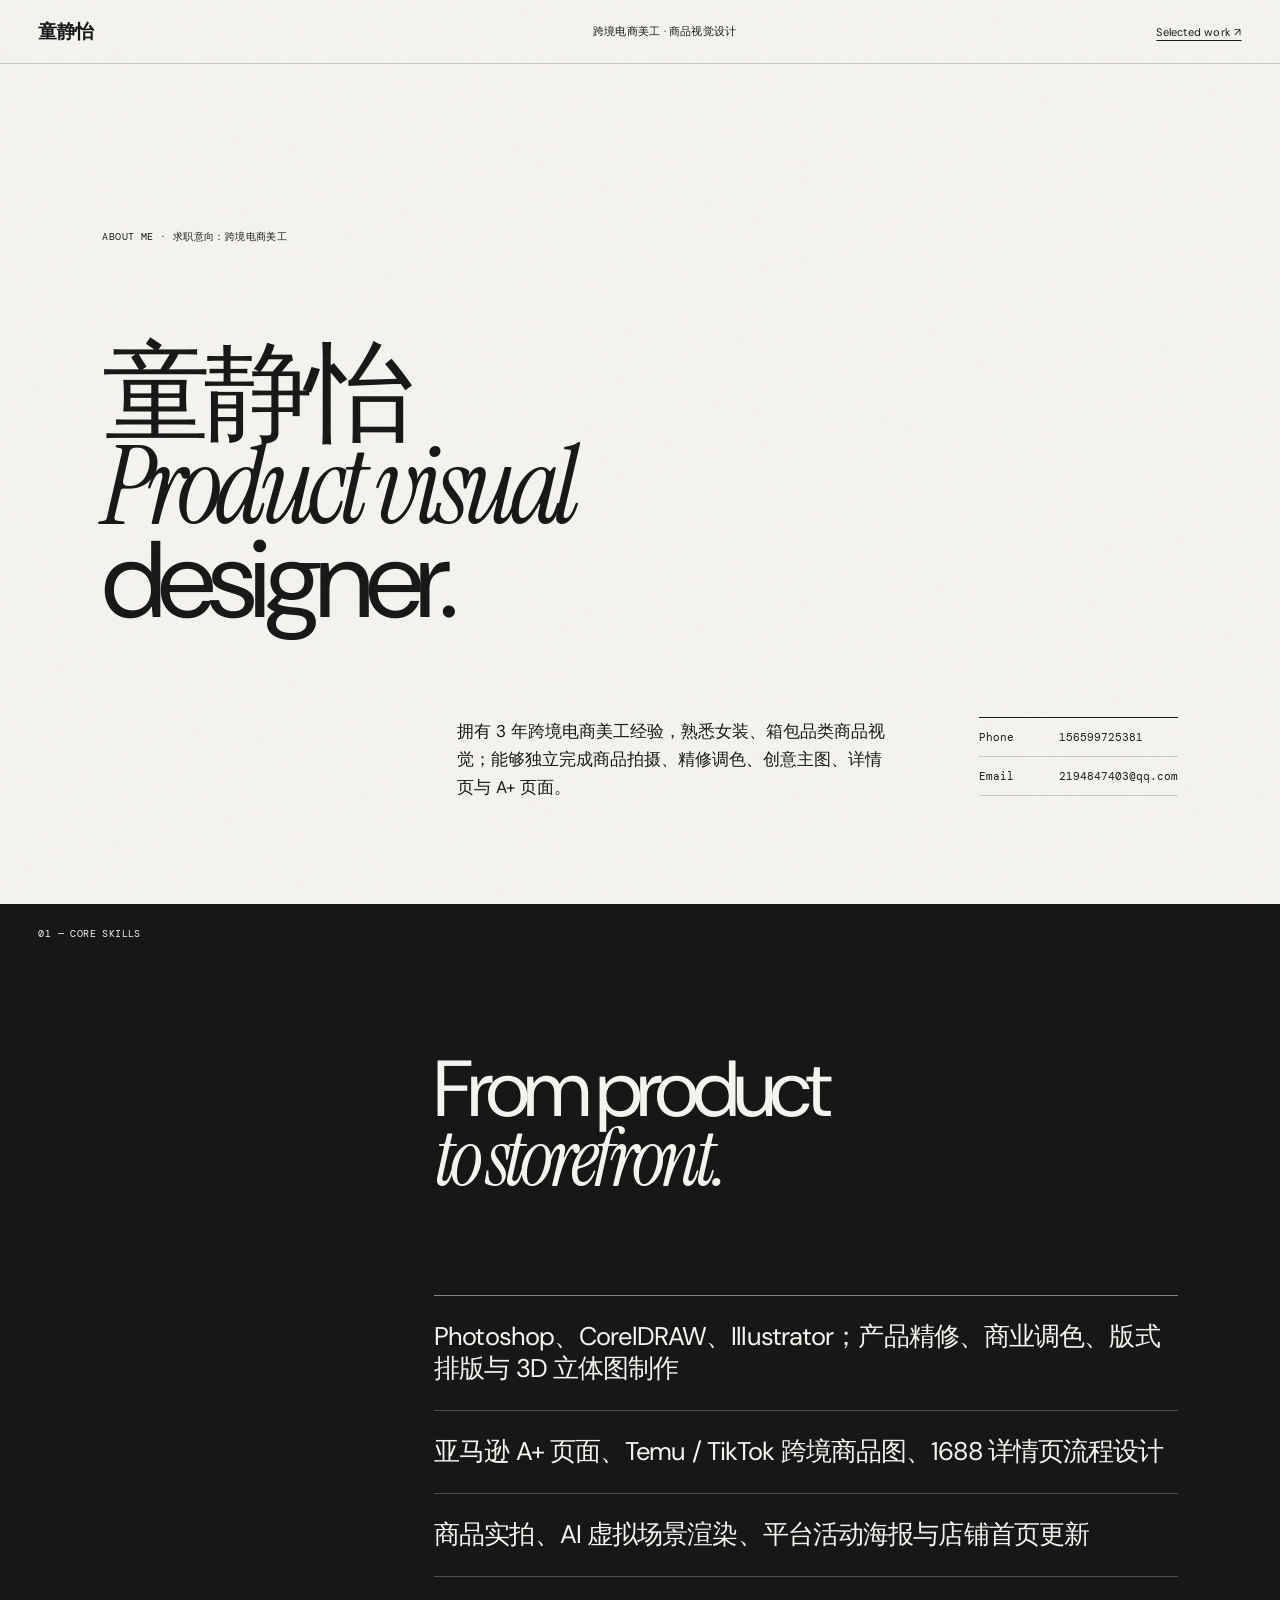
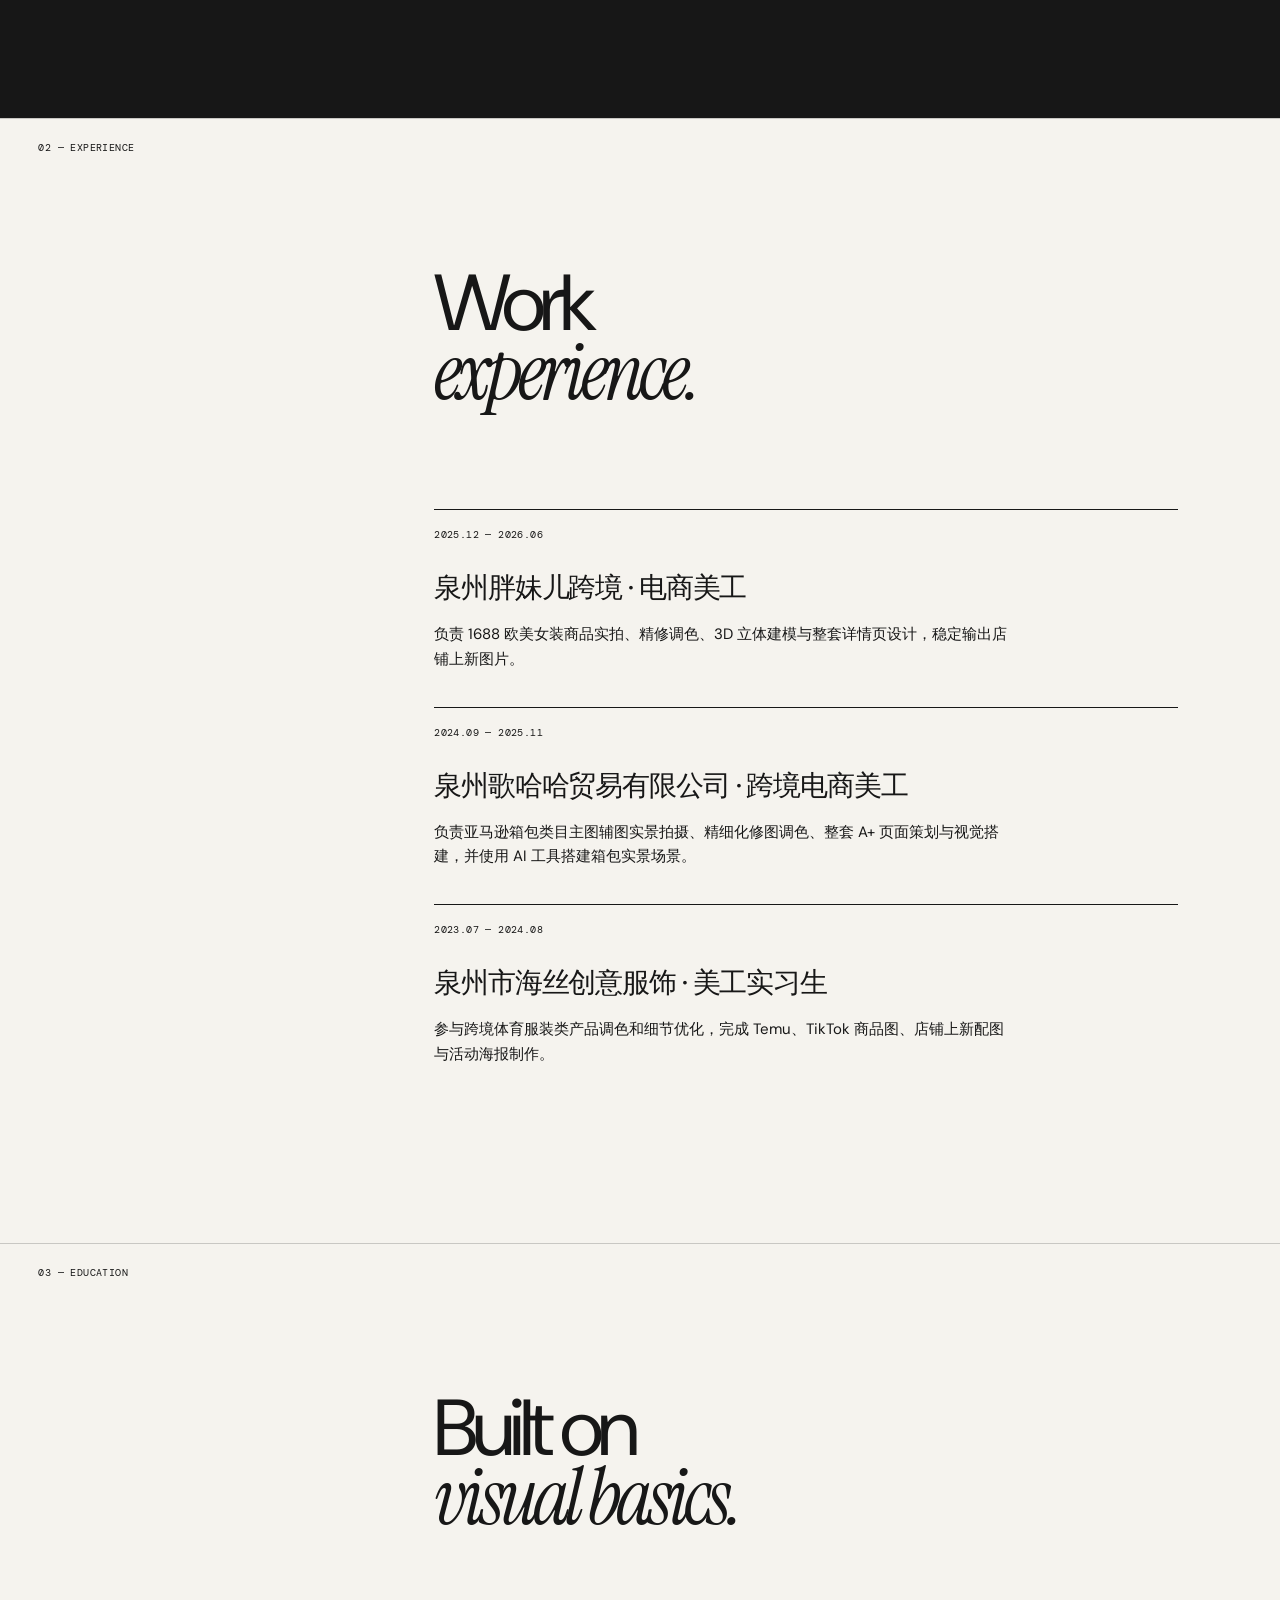
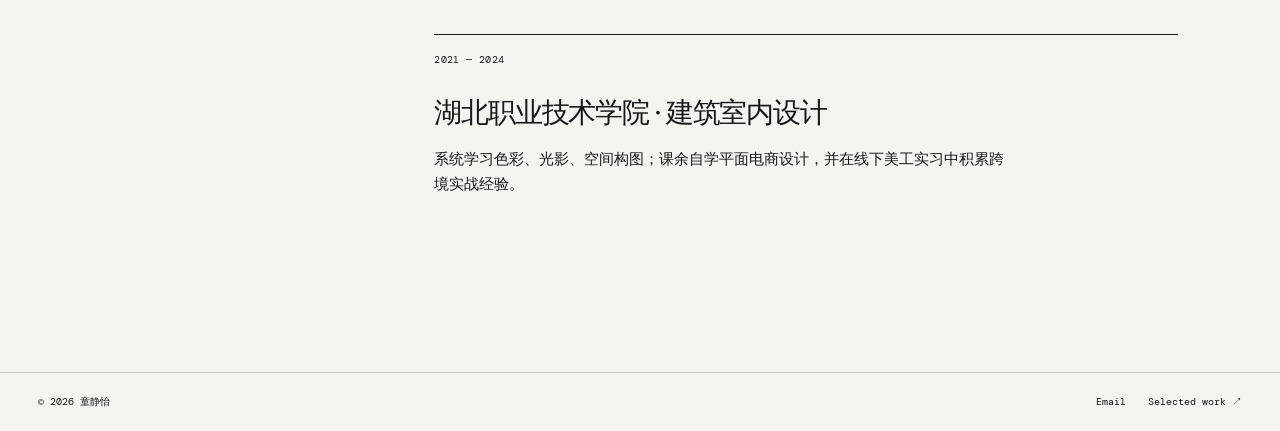
==== about.html @ f2edcba0 "Add resume and about page" ====
<!doctype html>
<html lang="zh-CN">
  <head>
    <meta charset="UTF-8" />
    <meta name="viewport" content="width=device-width, initial-scale=1" />
    <meta name="description" content="童静怡，跨境电商美工。" />
    <title>About 童静怡 — 跨境电商美工</title>
    <link rel="preconnect" href="https://fonts.googleapis.com" />
    <link rel="preconnect" href="https://fonts.gstatic.com" crossorigin />
    <link
      href="https://fonts.googleapis.com/css2?family=DM+Mono&family=DM+Sans:opsz,wght@9..40,400;9..40,500;9..40,700&family=Instrument+Serif:ital@0;1&display=swap"
      rel="stylesheet"
    />
    <link rel="stylesheet" href="style.css" />
  </head>
  <body>
    <div class="noise" aria-hidden="true"></div>

    <header class="site-header">
      <a class="wordmark" href="index.html" aria-label="回到作品集首页">童静怡</a>
      <p class="role">跨境电商美工 · 商品视觉设计</p>
      <a class="header-link" href="index.html">Selected work ↗</a>
    </header>

    <main>
      <section class="about-hero" aria-labelledby="about-title">
        <p class="eyebrow">About me · 求职意向：跨境电商美工</p>
        <h1 id="about-title">童静怡<br /><em>Product visual</em><br />designer.</h1>
        <div class="about-intro">
          <p>
            拥有 3 年跨境电商美工经验，熟悉女装、箱包品类商品视觉；能够独立完成商品拍摄、精修调色、创意主图、详情页与 A+ 页面。
          </p>
          <dl class="contact-list">
            <div><dt>Phone</dt><dd><a href="tel:156599725381">156599725381</a></dd></div>
            <div><dt>Email</dt><dd><a href="mailto:2194847403@qq.com">2194847403@qq.com</a></dd></div>
          </dl>
        </div>
      </section>

      <section class="resume-section skills" aria-labelledby="skills-title">
        <p class="eyebrow">01 — Core skills</p>
        <div>
          <h2 id="skills-title">From product<br /><em>to storefront.</em></h2>
          <ul class="skill-list">
            <li>Photoshop、CorelDRAW、Illustrator；产品精修、商业调色、版式排版与 3D 立体图制作</li>
            <li>亚马逊 A+ 页面、Temu / TikTok 跨境商品图、1688 详情页流程设计</li>
            <li>商品实拍、AI 虚拟场景渲染、平台活动海报与店铺首页更新</li>
          </ul>
        </div>
      </section>

      <section class="resume-section experience" aria-labelledby="experience-title">
        <p class="eyebrow">02 — Experience</p>
        <div>
          <h2 id="experience-title">Work<br /><em>experience.</em></h2>
          <ol class="timeline">
            <li>
              <p class="timeline-date">2025.12 — 2026.06</p>
              <h3>泉州胖妹儿跨境 · 电商美工</h3>
              <p>负责 1688 欧美女装商品实拍、精修调色、3D 立体建模与整套详情页设计，稳定输出店铺上新图片。</p>
            </li>
            <li>
              <p class="timeline-date">2024.09 — 2025.11</p>
              <h3>泉州歌哈哈贸易有限公司 · 跨境电商美工</h3>
              <p>负责亚马逊箱包类目主图辅图实景拍摄、精细化修图调色、整套 A+ 页面策划与视觉搭建，并使用 AI 工具搭建箱包实景场景。</p>
            </li>
            <li>
              <p class="timeline-date">2023.07 — 2024.08</p>
              <h3>泉州市海丝创意服饰 · 美工实习生</h3>
              <p>参与跨境体育服装类产品调色和细节优化，完成 Temu、TikTok 商品图、店铺上新配图与活动海报制作。</p>
            </li>
          </ol>
        </div>
      </section>

      <section class="resume-section education" aria-labelledby="education-title">
        <p class="eyebrow">03 — Education</p>
        <div>
          <h2 id="education-title">Built on<br /><em>visual basics.</em></h2>
          <div class="education-card">
            <p class="timeline-date">2021 — 2024</p>
            <h3>湖北职业技术学院 · 建筑室内设计</h3>
            <p>系统学习色彩、光影、空间构图；课余自学平面电商设计，并在线下美工实习中积累跨境实战经验。</p>
          </div>
        </div>
      </section>
    </main>

    <footer>
      <p>© 2026 童静怡</p>
      <div>
        <a href="mailto:2194847403@qq.com">Email</a>
        <a href="index.html">Selected work ↗</a>
      </div>
    </footer>
  </body>
</html>
---- style.css ----
:root {
  --ink: #171717;
  --paper: #f5f3ee;
  --accent: #ff5c35;
  --line: rgba(23, 23, 23, 0.2);
  --sans: "DM Sans", "PingFang SC", "Microsoft YaHei", sans-serif;
  --serif: "Instrument Serif", "Songti SC", serif;
  --mono: "DM Mono", monospace;
}

* { box-sizing: border-box; }
html { scroll-behavior: smooth; }
body { background: var(--paper); color: var(--ink); font-family: var(--sans); margin: 0; }
a { color: inherit; text-decoration: none; }
button { color: inherit; font: inherit; }

.noise {
  background-image: url("data:image/svg+xml,%3Csvg viewBox='0 0 180 180' xmlns='http://www.w3.org/2000/svg'%3E%3Cfilter id='n'%3E%3CfeTurbulence type='fractalNoise' baseFrequency='.85' numOctaves='4' stitchTiles='stitch'/%3E%3C/filter%3E%3Crect width='100%25' height='100%25' filter='url(%23n)' opacity='.8'/%3E%3C/svg%3E");
  inset: 0; opacity: .035; pointer-events: none; position: fixed; z-index: 10;
}

.site-header, footer { align-items: center; display: flex; justify-content: space-between; padding: 22px 3vw; }
.site-header { border-bottom: 1px solid var(--line); font-size: 11px; letter-spacing: .02em; position: relative; z-index: 1; }
.wordmark { font-size: 19px; font-weight: 700; letter-spacing: -.04em; line-height: 1; }
.role { margin: 0 0 0 80px; }
.header-link { text-decoration: underline; text-decoration-thickness: 1px; text-underline-offset: 4px; }

.hero { min-height: calc(100vh - 69px); padding: 13vw 8vw 4vw; }
.eyebrow { font-family: var(--mono); font-size: 10px; letter-spacing: .04em; margin: 0; text-transform: uppercase; }
h1, h2, h3, p { margin-top: 0; }
h1, h2 { font-weight: 400; letter-spacing: -.065em; }
h1 { font-size: clamp(54px, 8.5vw, 142px); line-height: .86; margin: 10vw 0 8vw; max-width: 1300px; }
em { font-family: var(--serif); font-weight: 400; }
.hero-foot { align-items: flex-end; display: flex; font-size: 14px; justify-content: space-between; line-height: 1.5; }
.hero-foot p { margin: 0; }
.scroll-cue { align-items: center; display: flex; gap: 30px; }
.scroll-cue span { border: 1px solid var(--ink); border-radius: 100%; display: grid; height: 32px; place-items: center; transition: background .25s, color .25s; width: 32px; }
.scroll-cue:hover span { background: var(--ink); color: var(--paper); }

.work { border-top: 1px solid var(--line); padding: 22px 3vw 10vw; }
.section-head { display: grid; grid-template-columns: 1fr 2fr 1fr; gap: 24px; margin-bottom: 8vw; }
.section-head h2 { font-size: clamp(42px, 5.5vw, 86px); line-height: .87; margin: 0; }
.filters { align-self: end; display: flex; flex-wrap: wrap; gap: 7px; justify-content: flex-end; }
.filter { background: transparent; border: 1px solid var(--line); border-radius: 30px; cursor: pointer; font-family: var(--mono); font-size: 10px; padding: 8px 11px; transition: background .2s, color .2s; }
.filter span { opacity: .55; }
.filter:hover, .filter.is-active { background: var(--ink); color: var(--paper); }
.projects { display: grid; grid-template-columns: repeat(12, 1fr); gap: 6vw 1.5vw; }
.project { grid-column: span 6; }
.project:nth-child(3n) { grid-column: 3 / span 8; }
.project[hidden] { display: none; }
.project-link { display: block; }
.project-image { background: #dfd8cf; overflow: hidden; position: relative; }
.project:nth-child(odd) .project-image { aspect-ratio: 1.21 / 1; }
.project:nth-child(even) .project-image { aspect-ratio: 1.52 / 1; }
.art { height: 100%; overflow: hidden; position: relative; transform: scale(1); transition: transform .7s cubic-bezier(.2,.8,.2,1); width: 100%; }
.project-link:hover .art { transform: scale(1.04); }
.art--image { display: block; object-fit: cover; object-position: center top; }
.project-meta { align-items: baseline; border-top: 1px solid var(--ink); display: grid; gap: 12px; grid-template-columns: 1fr auto auto; margin-top: 10px; padding-top: 10px; }
.project-meta h3 { font-size: 15px; font-weight: 500; margin: 0; }
.project-meta p { font-family: var(--mono); font-size: 9px; margin: 0; opacity: .7; text-transform: uppercase; }

footer { border-top: 1px solid var(--line); font-family: var(--mono); font-size: 10px; }
footer p { margin: 0; }
footer div { display: flex; gap: 22px; }

.about-hero { min-height: calc(100vh - 69px); padding: 13vw 8vw 8vw; }
.about-hero h1 { margin: 8vw 0 7vw; }
.about-intro { display: grid; gap: 7vw; grid-template-columns: minmax(240px, 470px) 1fr; margin-left: 33%; }
.about-intro > p { font-size: 17px; line-height: 1.65; margin: 0; }
.contact-list { border-top: 1px solid var(--ink); font-family: var(--mono); font-size: 11px; margin: 0; max-width: 420px; }
.contact-list div { border-bottom: 1px solid var(--line); display: grid; grid-template-columns: 80px 1fr; padding: 12px 0; }
.contact-list dt, .contact-list dd { margin: 0; }
.contact-list a:hover { text-decoration: underline; text-underline-offset: 4px; }
.resume-section { border-top: 1px solid var(--line); display: grid; gap: 24px; grid-template-columns: 1fr 2fr; padding: 22px 8vw 11vw 3vw; }
.resume-section > div { margin-top: 10vw; }
.resume-section h2 { font-size: clamp(48px, 6.2vw, 100px); line-height: .87; margin: 0 0 8vw; }
.skills { background: var(--ink); color: var(--paper); }
.skill-list { border-top: 1px solid rgba(245, 243, 238, .5); list-style: none; margin: 0; max-width: 780px; padding: 0; }
.skill-list li { border-bottom: 1px solid rgba(245, 243, 238, .25); font-size: clamp(18px, 2vw, 29px); letter-spacing: -.035em; line-height: 1.25; padding: 25px 0; }
.timeline { list-style: none; margin: 0; max-width: 780px; padding: 0; }
.timeline li, .education-card { border-top: 1px solid var(--ink); padding: 18px 0 35px; }
.timeline-date { font-family: var(--mono); font-size: 10px; letter-spacing: .04em; margin-bottom: 28px; text-transform: uppercase; }
.timeline h3, .education-card h3 { font-size: clamp(20px, 2.2vw, 32px); font-weight: 500; letter-spacing: -.04em; margin-bottom: 15px; }
.timeline li > p:last-child, .education-card > p:last-child { font-size: 15px; line-height: 1.65; margin: 0; max-width: 580px; }
.education-card { max-width: 780px; }
@media (max-width: 720px) {
  .site-header, footer { padding: 18px 5vw; }
  .role { display: none; }
  .hero { min-height: calc(100vh - 60px); padding: 22vw 5vw 7vw; }
  h1 { margin: 22vw 0 20vw; }
  .hero-foot { align-items: flex-start; flex-direction: column; gap: 28px; }
  .work { padding-left: 5vw; padding-right: 5vw; }
  .section-head { display: block; margin-bottom: 16vw; }
  .section-head h2 { margin: 12vw 0; }
  .filters { justify-content: flex-start; }
  .projects { gap: 13vw 3vw; }
  .project, .project:nth-child(3n) { grid-column: span 12; }
  .project:nth-child(odd) .project-image, .project:nth-child(even) .project-image { aspect-ratio: 1.1 / 1; }
  .project-meta { grid-template-columns: 1fr auto; }
  .project-type { display: none; }
  .about-hero { min-height: auto; padding: 22vw 5vw 18vw; }
  .about-hero h1 { margin: 18vw 0; }
  .about-intro { display: block; margin: 0; }
  .about-intro > p { font-size: 16px; }
  .contact-list { margin-top: 12vw; }
  .resume-section { display: block; padding: 18px 5vw 18vw; }
  .resume-section > div { margin-top: 20vw; }
  .resume-section h2 { margin-bottom: 16vw; }
  footer { align-items: flex-start; }
  footer div { flex-direction: column; gap: 8px; text-align: right; }
}
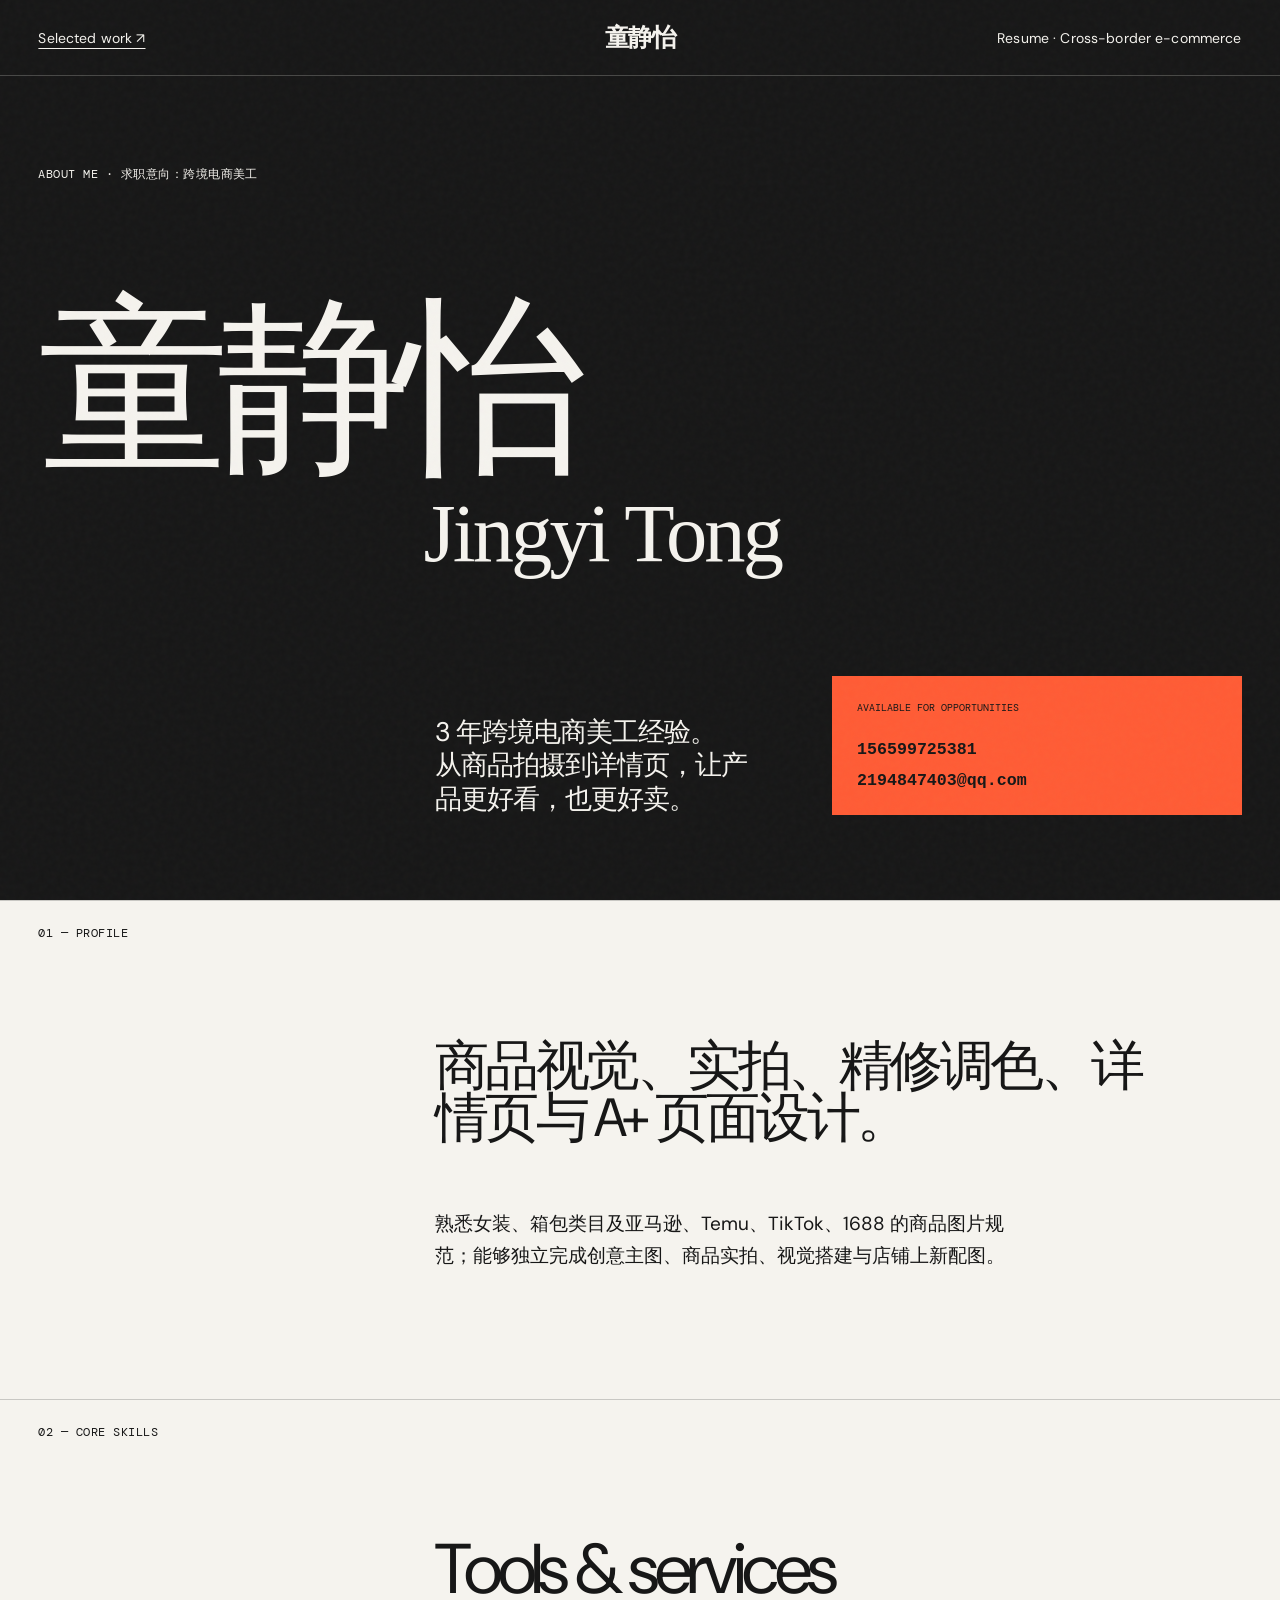
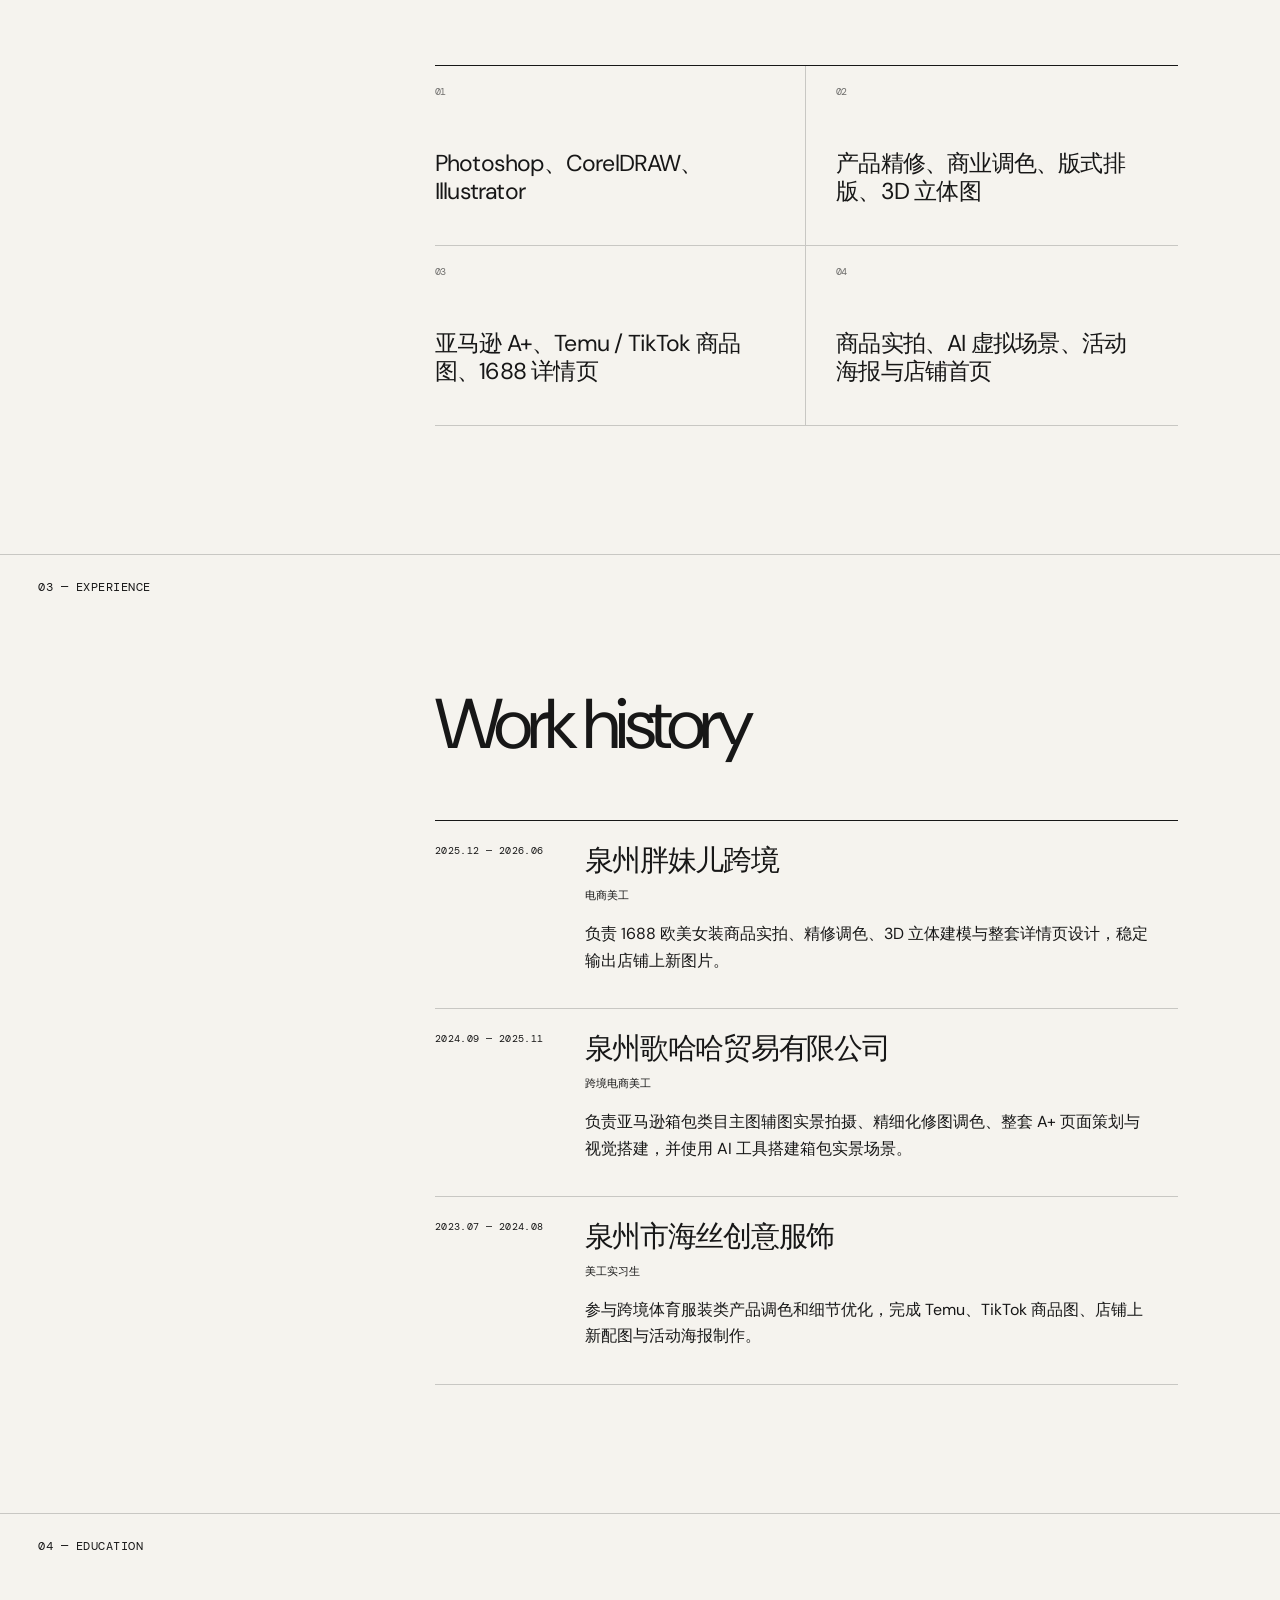
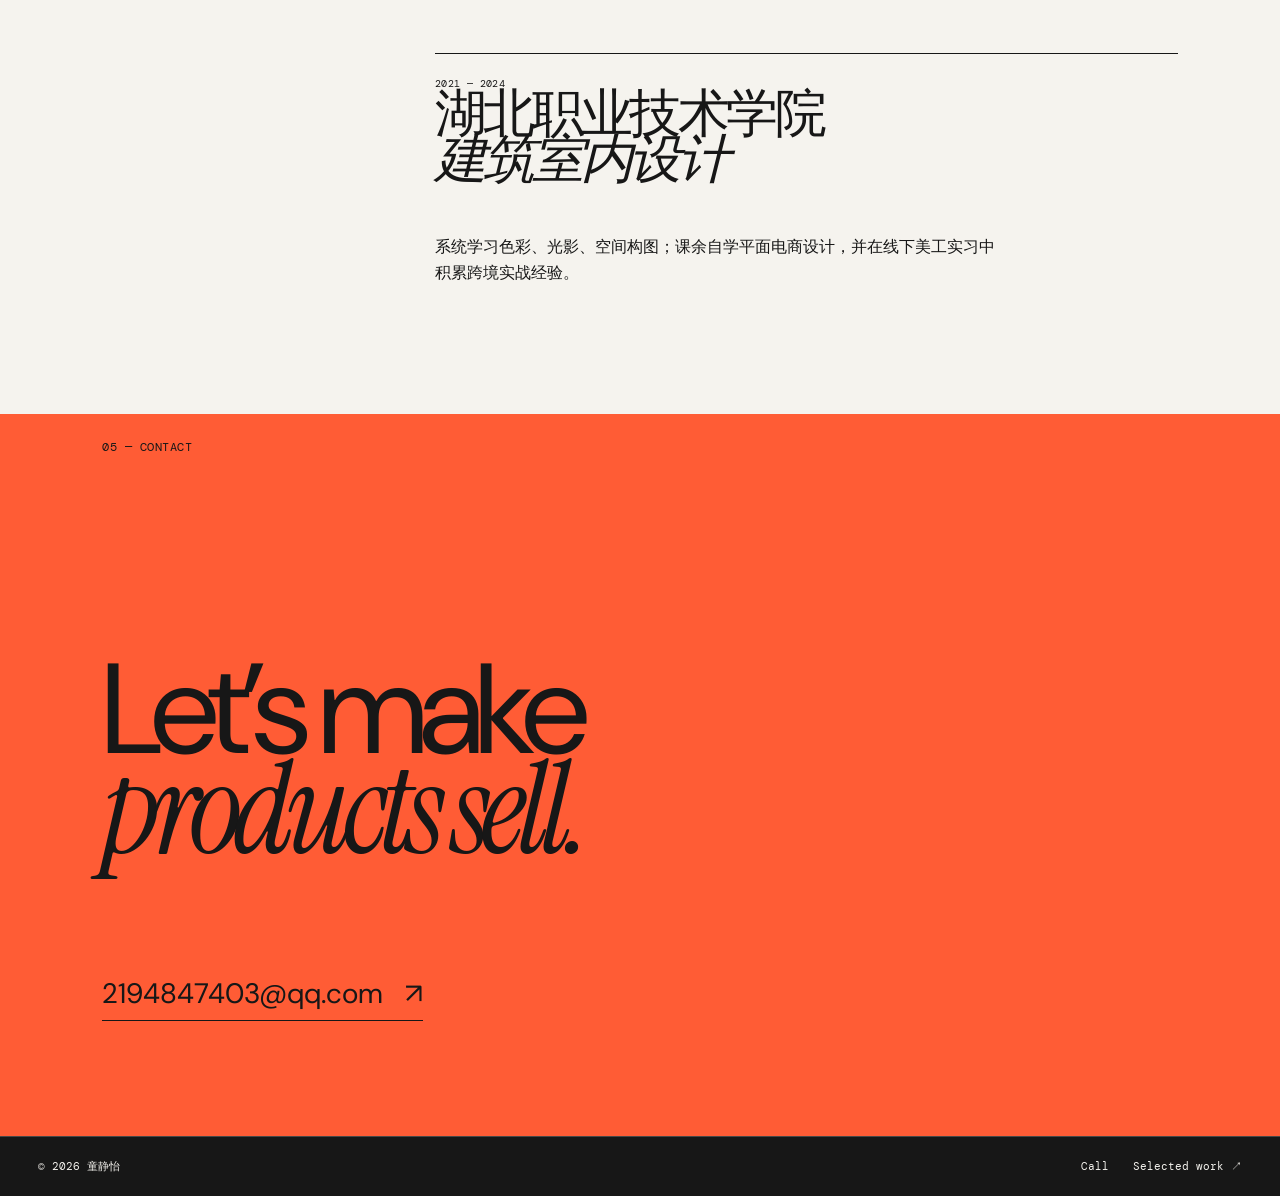
==== commit afb285e1: "Refine portfolio and resume layout" ====
--- a/about.html
+++ b/about.html
@@ -3,8 +3,8 @@
   <head>
     <meta charset="UTF-8" />
     <meta name="viewport" content="width=device-width, initial-scale=1" />
-    <meta name="description" content="童静怡，跨境电商美工。" />
-    <title>About 童静怡 — 跨境电商美工</title>
+    <meta name="description" content="童静怡，跨境电商美工与商品视觉设计师。" />
+    <title>童静怡 — Resume</title>
     <link rel="preconnect" href="https://fonts.googleapis.com" />
     <link rel="preconnect" href="https://fonts.gstatic.com" crossorigin />
     <link
@@ -13,83 +13,104 @@
     />
     <link rel="stylesheet" href="style.css" />
   </head>
-  <body>
+  <body class="resume-page">
     <div class="noise" aria-hidden="true"></div>
 
     <header class="site-header">
+      <a class="header-link primary-nav" href="index.html">Selected work ↗</a>
       <a class="wordmark" href="index.html" aria-label="回到作品集首页">童静怡</a>
-      <p class="role">跨境电商美工 · 商品视觉设计</p>
-      <a class="header-link" href="index.html">Selected work ↗</a>
+      <p class="role">Resume · Cross-border e-commerce</p>
     </header>
 
     <main>
-      <section class="about-hero" aria-labelledby="about-title">
+      <section class="resume-hero" aria-labelledby="resume-title">
         <p class="eyebrow">About me · 求职意向：跨境电商美工</p>
-        <h1 id="about-title">童静怡<br /><em>Product visual</em><br />designer.</h1>
-        <div class="about-intro">
-          <p>
-            拥有 3 年跨境电商美工经验，熟悉女装、箱包品类商品视觉；能够独立完成商品拍摄、精修调色、创意主图、详情页与 A+ 页面。
+        <h1 id="resume-title">童静怡<span>Jingyi Tong</span></h1>
+        <div class="resume-hero-bottom">
+          <p class="resume-statement">
+            3 年跨境电商美工经验。<br />
+            从商品拍摄到详情页，让产品更好看，也更好卖。
           </p>
-          <dl class="contact-list">
-            <div><dt>Phone</dt><dd><a href="tel:156599725381">156599725381</a></dd></div>
-            <div><dt>Email</dt><dd><a href="mailto:2194847403@qq.com">2194847403@qq.com</a></dd></div>
-          </dl>
+          <aside class="resume-contact-card" aria-label="联系方式">
+            <p>Available for opportunities</p>
+            <a href="tel:156599725381">156599725381</a>
+            <a href="mailto:2194847403@qq.com">2194847403@qq.com</a>
+          </aside>
         </div>
       </section>
 
-      <section class="resume-section skills" aria-labelledby="skills-title">
-        <p class="eyebrow">01 — Core skills</p>
-        <div>
-          <h2 id="skills-title">From product<br /><em>to storefront.</em></h2>
-          <ul class="skill-list">
-            <li>Photoshop、CorelDRAW、Illustrator；产品精修、商业调色、版式排版与 3D 立体图制作</li>
-            <li>亚马逊 A+ 页面、Temu / TikTok 跨境商品图、1688 详情页流程设计</li>
-            <li>商品实拍、AI 虚拟场景渲染、平台活动海报与店铺首页更新</li>
-          </ul>
-        </div>
+      <section class="resume-sheet">
+        <section class="resume-row resume-profile" aria-labelledby="profile-title">
+          <p class="eyebrow">01 — Profile</p>
+          <div>
+            <h2 id="profile-title">商品视觉、实拍、精修调色、详情页与 A+ 页面设计。</h2>
+            <p>
+              熟悉女装、箱包类目及亚马逊、Temu、TikTok、1688 的商品图片规范；能够独立完成创意主图、商品实拍、视觉搭建与店铺上新配图。
+            </p>
+          </div>
+        </section>
+
+        <section class="resume-row" aria-labelledby="skills-title">
+          <p class="eyebrow">02 — Core skills</p>
+          <div>
+            <h2 id="skills-title">Tools & services</h2>
+            <ul class="skill-grid">
+              <li><span>01</span>Photoshop、CorelDRAW、Illustrator</li>
+              <li><span>02</span>产品精修、商业调色、版式排版、3D 立体图</li>
+              <li><span>03</span>亚马逊 A+、Temu / TikTok 商品图、1688 详情页</li>
+              <li><span>04</span>商品实拍、AI 虚拟场景、活动海报与店铺首页</li>
+            </ul>
+          </div>
+        </section>
+
+        <section class="resume-row" aria-labelledby="experience-title">
+          <p class="eyebrow">03 — Experience</p>
+          <div>
+            <h2 id="experience-title">Work history</h2>
+            <ol class="timeline">
+              <li>
+                <p class="timeline-date">2025.12 — 2026.06</p>
+                <h3>泉州胖妹儿跨境</h3>
+                <strong>电商美工</strong>
+                <p>负责 1688 欧美女装商品实拍、精修调色、3D 立体建模与整套详情页设计，稳定输出店铺上新图片。</p>
+              </li>
+              <li>
+                <p class="timeline-date">2024.09 — 2025.11</p>
+                <h3>泉州歌哈哈贸易有限公司</h3>
+                <strong>跨境电商美工</strong>
+                <p>负责亚马逊箱包类目主图辅图实景拍摄、精细化修图调色、整套 A+ 页面策划与视觉搭建，并使用 AI 工具搭建箱包实景场景。</p>
+              </li>
+              <li>
+                <p class="timeline-date">2023.07 — 2024.08</p>
+                <h3>泉州市海丝创意服饰</h3>
+                <strong>美工实习生</strong>
+                <p>参与跨境体育服装类产品调色和细节优化，完成 Temu、TikTok 商品图、店铺上新配图与活动海报制作。</p>
+              </li>
+            </ol>
+          </div>
+        </section>
+
+        <section class="resume-row" aria-labelledby="education-title">
+          <p class="eyebrow">04 — Education</p>
+          <div class="education-block">
+            <p class="timeline-date">2021 — 2024</p>
+            <h2 id="education-title">湖北职业技术学院<br /><em>建筑室内设计</em></h2>
+            <p>系统学习色彩、光影、空间构图；课余自学平面电商设计，并在线下美工实习中积累跨境实战经验。</p>
+          </div>
+        </section>
       </section>
 
-      <section class="resume-section experience" aria-labelledby="experience-title">
-        <p class="eyebrow">02 — Experience</p>
-        <div>
-          <h2 id="experience-title">Work<br /><em>experience.</em></h2>
-          <ol class="timeline">
-            <li>
-              <p class="timeline-date">2025.12 — 2026.06</p>
-              <h3>泉州胖妹儿跨境 · 电商美工</h3>
-              <p>负责 1688 欧美女装商品实拍、精修调色、3D 立体建模与整套详情页设计，稳定输出店铺上新图片。</p>
-            </li>
-            <li>
-              <p class="timeline-date">2024.09 — 2025.11</p>
-              <h3>泉州歌哈哈贸易有限公司 · 跨境电商美工</h3>
-              <p>负责亚马逊箱包类目主图辅图实景拍摄、精细化修图调色、整套 A+ 页面策划与视觉搭建，并使用 AI 工具搭建箱包实景场景。</p>
-            </li>
-            <li>
-              <p class="timeline-date">2023.07 — 2024.08</p>
-              <h3>泉州市海丝创意服饰 · 美工实习生</h3>
-              <p>参与跨境体育服装类产品调色和细节优化，完成 Temu、TikTok 商品图、店铺上新配图与活动海报制作。</p>
-            </li>
-          </ol>
-        </div>
-      </section>
-
-      <section class="resume-section education" aria-labelledby="education-title">
-        <p class="eyebrow">03 — Education</p>
-        <div>
-          <h2 id="education-title">Built on<br /><em>visual basics.</em></h2>
-          <div class="education-card">
-            <p class="timeline-date">2021 — 2024</p>
-            <h3>湖北职业技术学院 · 建筑室内设计</h3>
-            <p>系统学习色彩、光影、空间构图；课余自学平面电商设计，并在线下美工实习中积累跨境实战经验。</p>
-          </div>
-        </div>
+      <section class="resume-contact-bottom" aria-labelledby="resume-contact-title">
+        <p class="eyebrow">05 — Contact</p>
+        <h2 id="resume-contact-title">Let’s make<br /><em>products sell.</em></h2>
+        <a class="contact-cta" href="mailto:2194847403@qq.com">2194847403@qq.com <span>↗</span></a>
       </section>
     </main>
 
     <footer>
       <p>© 2026 童静怡</p>
       <div>
-        <a href="mailto:2194847403@qq.com">Email</a>
+        <a href="tel:156599725381">Call</a>
         <a href="index.html">Selected work ↗</a>
       </div>
     </footer>
--- a/style.css
+++ b/style.css
@@ -13,38 +13,40 @@
 body { background: var(--paper); color: var(--ink); font-family: var(--sans); margin: 0; }
 a { color: inherit; text-decoration: none; }
 button { color: inherit; font: inherit; }
+h1, h2, h3, p { margin-top: 0; }
+h1, h2 { font-weight: 400; letter-spacing: -.065em; }
+em { font-family: var(--serif); font-weight: 400; }
 
 .noise {
   background-image: url("data:image/svg+xml,%3Csvg viewBox='0 0 180 180' xmlns='http://www.w3.org/2000/svg'%3E%3Cfilter id='n'%3E%3CfeTurbulence type='fractalNoise' baseFrequency='.85' numOctaves='4' stitchTiles='stitch'/%3E%3C/filter%3E%3Crect width='100%25' height='100%25' filter='url(%23n)' opacity='.8'/%3E%3C/svg%3E");
   inset: 0; opacity: .035; pointer-events: none; position: fixed; z-index: 10;
 }
 
-.site-header, footer { align-items: center; display: flex; justify-content: space-between; padding: 22px 3vw; }
-.site-header { border-bottom: 1px solid var(--line); font-size: 11px; letter-spacing: .02em; position: relative; z-index: 1; }
-.wordmark { font-size: 19px; font-weight: 700; letter-spacing: -.04em; line-height: 1; }
-.role { margin: 0 0 0 80px; }
-.header-link { text-decoration: underline; text-decoration-thickness: 1px; text-underline-offset: 4px; }
+.site-header {
+  align-items: center; border-bottom: 1px solid var(--line); display: grid; grid-template-columns: 1fr auto 1fr;
+  font-size: 14px; letter-spacing: .01em; min-height: 76px; padding: 20px 3vw; position: relative; z-index: 1;
+}
+.primary-nav { justify-self: start; text-decoration: underline; text-decoration-thickness: 1px; text-underline-offset: 5px; }
+.wordmark { font-size: 25px; font-weight: 700; justify-self: center; letter-spacing: -.07em; line-height: 1; }
+.role { justify-self: end; margin: 0; }
+.eyebrow { font-family: var(--mono); font-size: 12px; letter-spacing: .04em; margin: 0; text-transform: uppercase; }
 
-.hero { min-height: calc(100vh - 69px); padding: 13vw 8vw 4vw; }
-.eyebrow { font-family: var(--mono); font-size: 10px; letter-spacing: .04em; margin: 0; text-transform: uppercase; }
-h1, h2, h3, p { margin-top: 0; }
-h1, h2 { font-weight: 400; letter-spacing: -.065em; }
-h1 { font-size: clamp(54px, 8.5vw, 142px); line-height: .86; margin: 10vw 0 8vw; max-width: 1300px; }
-em { font-family: var(--serif); font-weight: 400; }
-.hero-foot { align-items: flex-end; display: flex; font-size: 14px; justify-content: space-between; line-height: 1.5; }
+.hero { min-height: max(620px, calc(100svh - 76px)); padding: clamp(84px, 10vw, 150px) 8vw 70px; }
+.hero h1 { font-size: clamp(72px, 8.5vw, 155px); line-height: .82; margin: clamp(74px, 8vw, 130px) 0; max-width: 1300px; }
+.hero-foot { align-items: flex-end; display: flex; font-size: 17px; justify-content: space-between; line-height: 1.55; }
 .hero-foot p { margin: 0; }
 .scroll-cue { align-items: center; display: flex; gap: 30px; }
-.scroll-cue span { border: 1px solid var(--ink); border-radius: 100%; display: grid; height: 32px; place-items: center; transition: background .25s, color .25s; width: 32px; }
+.scroll-cue span { border: 1px solid var(--ink); border-radius: 100%; display: grid; font-size: 14px; height: 38px; place-items: center; transition: background .25s, color .25s; width: 38px; }
 .scroll-cue:hover span { background: var(--ink); color: var(--paper); }
 
-.work { border-top: 1px solid var(--line); padding: 22px 3vw 10vw; }
-.section-head { display: grid; grid-template-columns: 1fr 2fr 1fr; gap: 24px; margin-bottom: 8vw; }
-.section-head h2 { font-size: clamp(42px, 5.5vw, 86px); line-height: .87; margin: 0; }
-.filters { align-self: end; display: flex; flex-wrap: wrap; gap: 7px; justify-content: flex-end; }
-.filter { background: transparent; border: 1px solid var(--line); border-radius: 30px; cursor: pointer; font-family: var(--mono); font-size: 10px; padding: 8px 11px; transition: background .2s, color .2s; }
+.work { border-top: 1px solid var(--line); padding: 24px 3vw 11vw; }
+.section-head { display: grid; gap: 24px; grid-template-columns: 1fr 2fr 1fr; margin-bottom: 8vw; }
+.section-head h2 { font-size: clamp(48px, 5.7vw, 92px); line-height: .87; margin: 0; }
+.filters { align-self: end; display: flex; flex-wrap: wrap; gap: 8px; justify-content: flex-end; }
+.filter { background: transparent; border: 1px solid var(--line); border-radius: 30px; cursor: pointer; font-family: var(--mono); font-size: 11px; padding: 9px 13px; transition: background .2s, color .2s; }
 .filter span { opacity: .55; }
 .filter:hover, .filter.is-active { background: var(--ink); color: var(--paper); }
-.projects { display: grid; grid-template-columns: repeat(12, 1fr); gap: 6vw 1.5vw; }
+.projects { display: grid; gap: 6vw 1.5vw; grid-template-columns: repeat(12, 1fr); }
 .project { grid-column: span 6; }
 .project:nth-child(3n) { grid-column: 3 / span 8; }
 .project[hidden] { display: none; }
@@ -52,43 +54,65 @@
 .project-image { background: #dfd8cf; overflow: hidden; position: relative; }
 .project:nth-child(odd) .project-image { aspect-ratio: 1.21 / 1; }
 .project:nth-child(even) .project-image { aspect-ratio: 1.52 / 1; }
-.art { height: 100%; overflow: hidden; position: relative; transform: scale(1); transition: transform .7s cubic-bezier(.2,.8,.2,1); width: 100%; }
+.art { height: 100%; position: relative; transform: scale(1); transition: transform .7s cubic-bezier(.2,.8,.2,1); width: 100%; }
 .project-link:hover .art { transform: scale(1.04); }
 .art--image { display: block; object-fit: cover; object-position: center top; }
-.project-meta { align-items: baseline; border-top: 1px solid var(--ink); display: grid; gap: 12px; grid-template-columns: 1fr auto auto; margin-top: 10px; padding-top: 10px; }
-.project-meta h3 { font-size: 15px; font-weight: 500; margin: 0; }
-.project-meta p { font-family: var(--mono); font-size: 9px; margin: 0; opacity: .7; text-transform: uppercase; }
+.project-meta { align-items: baseline; border-top: 1px solid var(--ink); display: grid; gap: 12px; grid-template-columns: 1fr auto auto; margin-top: 10px; padding-top: 11px; }
+.project-meta h3 { font-size: 17px; font-weight: 500; margin: 0; }
+.project-meta p { font-family: var(--mono); font-size: 11px; margin: 0; opacity: .7; text-transform: uppercase; }
 
-footer { border-top: 1px solid var(--line); font-family: var(--mono); font-size: 10px; }
+.home-contact { background: var(--ink); color: var(--paper); min-height: 68vh; padding: 25px 8vw 9vw; }
+.home-contact h2 { font-size: clamp(64px, 10vw, 170px); line-height: .78; margin: 16vw 0 9vw; }
+.contact-cta { align-items: center; border-bottom: 1px solid currentColor; display: inline-flex; font-size: clamp(20px, 2.2vw, 34px); gap: 22px; padding-bottom: 8px; }
+.contact-cta span { display: inline-block; transition: transform .2s; }
+.contact-cta:hover span { transform: translate(5px, -5px); }
+
+footer { align-items: center; border-top: 1px solid var(--line); display: flex; font-family: var(--mono); font-size: 11px; justify-content: space-between; padding: 22px 3vw; }
 footer p { margin: 0; }
-footer div { display: flex; gap: 22px; }
+footer div { display: flex; gap: 24px; }
 
-.about-hero { min-height: calc(100vh - 69px); padding: 13vw 8vw 8vw; }
-.about-hero h1 { margin: 8vw 0 7vw; }
-.about-intro { display: grid; gap: 7vw; grid-template-columns: minmax(240px, 470px) 1fr; margin-left: 33%; }
-.about-intro > p { font-size: 17px; line-height: 1.65; margin: 0; }
-.contact-list { border-top: 1px solid var(--ink); font-family: var(--mono); font-size: 11px; margin: 0; max-width: 420px; }
-.contact-list div { border-bottom: 1px solid var(--line); display: grid; grid-template-columns: 80px 1fr; padding: 12px 0; }
-.contact-list dt, .contact-list dd { margin: 0; }
-.contact-list a:hover { text-decoration: underline; text-underline-offset: 4px; }
-.resume-section { border-top: 1px solid var(--line); display: grid; gap: 24px; grid-template-columns: 1fr 2fr; padding: 22px 8vw 11vw 3vw; }
-.resume-section > div { margin-top: 10vw; }
-.resume-section h2 { font-size: clamp(48px, 6.2vw, 100px); line-height: .87; margin: 0 0 8vw; }
-.skills { background: var(--ink); color: var(--paper); }
-.skill-list { border-top: 1px solid rgba(245, 243, 238, .5); list-style: none; margin: 0; max-width: 780px; padding: 0; }
-.skill-list li { border-bottom: 1px solid rgba(245, 243, 238, .25); font-size: clamp(18px, 2vw, 29px); letter-spacing: -.035em; line-height: 1.25; padding: 25px 0; }
-.timeline { list-style: none; margin: 0; max-width: 780px; padding: 0; }
-.timeline li, .education-card { border-top: 1px solid var(--ink); padding: 18px 0 35px; }
-.timeline-date { font-family: var(--mono); font-size: 10px; letter-spacing: .04em; margin-bottom: 28px; text-transform: uppercase; }
-.timeline h3, .education-card h3 { font-size: clamp(20px, 2.2vw, 32px); font-weight: 500; letter-spacing: -.04em; margin-bottom: 15px; }
-.timeline li > p:last-child, .education-card > p:last-child { font-size: 15px; line-height: 1.65; margin: 0; max-width: 580px; }
-.education-card { max-width: 780px; }
+/* Resume page */
+.resume-page { background: var(--ink); color: var(--paper); }
+.resume-page .site-header { border-color: rgba(245, 243, 238, .22); }
+.resume-hero { min-height: max(680px, calc(100svh - 76px)); padding: clamp(50px, 7vw, 110px) 3vw 3vw; position: relative; }
+.resume-hero h1 { font-size: clamp(112px, 15vw, 270px); line-height: .68; margin: 11vw 0 9vw; }
+.resume-hero h1 span { display: block; font-family: var(--serif); font-size: .43em; letter-spacing: -.035em; margin: 4vw 0 0 32%; }
+.resume-hero-bottom { align-items: end; display: grid; gap: 6vw; grid-template-columns: 1fr minmax(270px, 32vw); margin-left: 33%; }
+.resume-statement { font-size: clamp(20px, 2.1vw, 34px); letter-spacing: -.04em; line-height: 1.25; margin: 0; }
+.resume-contact-card { background: var(--accent); color: var(--ink); display: flex; flex-direction: column; font-family: var(--mono); gap: 12px; padding: 25px; }
+.resume-contact-card p { font-size: 10px; margin: 0 0 14px; text-transform: uppercase; }
+.resume-contact-card a { font-size: clamp(15px, 1.3vw, 20px); font-weight: 700; }
+.resume-contact-card a:hover { text-decoration: underline; text-underline-offset: 4px; }
+.resume-sheet { background: var(--paper); color: var(--ink); }
+.resume-row { border-top: 1px solid var(--line); display: grid; gap: 25px; grid-template-columns: 1fr 2fr; padding: 24px 8vw 10vw 3vw; }
+.resume-row > div { margin-top: 9vw; max-width: 860px; }
+.resume-row h2 { font-size: clamp(48px, 5.5vw, 92px); line-height: .88; margin: 0 0 5vw; }
+.resume-profile h2 { font-size: clamp(42px, 4.2vw, 72px); line-height: .97; }
+.resume-profile div > p { font-size: 19px; line-height: 1.65; margin: 0; max-width: 600px; }
+.skill-grid { border-top: 1px solid var(--ink); display: grid; grid-template-columns: 1fr 1fr; list-style: none; margin: 0; padding: 0; }
+.skill-grid li { border-bottom: 1px solid var(--line); font-size: clamp(18px, 1.8vw, 27px); letter-spacing: -.035em; line-height: 1.2; min-height: 180px; padding: 20px 30px 25px 0; }
+.skill-grid li:nth-child(odd) { border-right: 1px solid var(--line); padding-right: 30px; }
+.skill-grid li:nth-child(even) { padding-left: 30px; }
+.skill-grid span { display: block; font-family: var(--mono); font-size: 10px; margin-bottom: 52px; opacity: .6; }
+.timeline { border-top: 1px solid var(--ink); list-style: none; margin: 0; padding: 0; }
+.timeline li { border-bottom: 1px solid var(--line); display: grid; grid-template-columns: 150px 1fr; padding: 20px 0 34px; }
+.timeline-date { font-family: var(--mono); font-size: 10px; grid-row: span 3; letter-spacing: .04em; margin: 3px 0 0; }
+.timeline h3 { font-size: clamp(23px, 2.3vw, 35px); font-weight: 500; letter-spacing: -.045em; margin: 0 0 7px; }
+.timeline strong { font-family: var(--mono); font-size: 11px; font-weight: 400; margin-bottom: 18px; text-transform: uppercase; }
+.timeline li > p:last-child, .education-block > p:last-child { font-size: 16px; line-height: 1.65; margin: 0; max-width: 570px; }
+.education-block { border-top: 1px solid var(--ink); padding-top: 20px; }
+.education-block h2 { font-size: clamp(38px, 4.1vw, 68px); margin-bottom: 4vw; }
+.resume-contact-bottom { background: var(--accent); color: var(--ink); min-height: 68vh; padding: 25px 8vw 9vw; }
+.resume-contact-bottom h2 { font-size: clamp(68px, 10vw, 170px); line-height: .78; margin: 16vw 0 9vw; }
+.resume-page footer { border-color: rgba(245, 243, 238, .22); }
+
 @media (max-width: 720px) {
-  .site-header, footer { padding: 18px 5vw; }
+  .site-header { font-size: 12px; grid-template-columns: 1fr auto; min-height: 66px; padding: 18px 5vw; }
+  .wordmark { font-size: 21px; justify-self: end; }
   .role { display: none; }
-  .hero { min-height: calc(100vh - 60px); padding: 22vw 5vw 7vw; }
-  h1 { margin: 22vw 0 20vw; }
-  .hero-foot { align-items: flex-start; flex-direction: column; gap: 28px; }
+  .hero { min-height: calc(100svh - 66px); padding: 18vw 5vw 8vw; }
+  .hero h1 { font-size: clamp(60px, 16vw, 88px); margin: 20vw 0; }
+  .hero-foot { align-items: flex-start; flex-direction: column; font-size: 15px; gap: 28px; }
   .work { padding-left: 5vw; padding-right: 5vw; }
   .section-head { display: block; margin-bottom: 16vw; }
   .section-head h2 { margin: 12vw 0; }
@@ -98,14 +122,31 @@
   .project:nth-child(odd) .project-image, .project:nth-child(even) .project-image { aspect-ratio: 1.1 / 1; }
   .project-meta { grid-template-columns: 1fr auto; }
   .project-type { display: none; }
-  .about-hero { min-height: auto; padding: 22vw 5vw 18vw; }
-  .about-hero h1 { margin: 18vw 0; }
-  .about-intro { display: block; margin: 0; }
-  .about-intro > p { font-size: 16px; }
-  .contact-list { margin-top: 12vw; }
-  .resume-section { display: block; padding: 18px 5vw 18vw; }
-  .resume-section > div { margin-top: 20vw; }
-  .resume-section h2 { margin-bottom: 16vw; }
-  footer { align-items: flex-start; }
+  .home-contact { min-height: 56vh; padding: 20px 5vw 15vw; }
+  .home-contact h2 { font-size: clamp(58px, 16vw, 90px); margin: 28vw 0 18vw; }
+  .contact-cta { font-size: 18px; gap: 14px; }
+  footer { align-items: flex-start; font-size: 10px; padding: 20px 5vw; }
   footer div { flex-direction: column; gap: 8px; text-align: right; }
+
+  .resume-hero { min-height: calc(100svh - 66px); padding: 18vw 5vw 5vw; }
+  .resume-hero h1 { font-size: clamp(80px, 23vw, 130px); line-height: .72; margin: 22vw 0 20vw; }
+  .resume-hero h1 span { font-size: .5em; margin: 12vw 0 0; }
+  .resume-hero-bottom { display: block; margin: 0; }
+  .resume-statement { font-size: 20px; line-height: 1.35; }
+  .resume-contact-card { margin-top: 12vw; padding: 20px; }
+  .resume-row { display: block; padding: 20px 5vw 18vw; }
+  .resume-row > div { margin-top: 18vw; }
+  .resume-row h2 { font-size: clamp(44px, 12vw, 70px); margin-bottom: 14vw; }
+  .resume-profile h2 { font-size: clamp(38px, 10.5vw, 62px); }
+  .resume-profile div > p { font-size: 16px; }
+  .skill-grid { display: block; }
+  .skill-grid li, .skill-grid li:nth-child(odd), .skill-grid li:nth-child(even) { border-right: 0; min-height: 0; padding: 20px 0 26px; }
+  .skill-grid span { margin-bottom: 28px; }
+  .timeline li { display: block; padding: 20px 0 30px; }
+  .timeline-date { margin-bottom: 28px; }
+  .timeline h3 { font-size: 25px; }
+  .timeline strong { display: block; }
+  .education-block h2 { font-size: clamp(38px, 10vw, 60px); }
+  .resume-contact-bottom { min-height: 56vh; padding: 20px 5vw 15vw; }
+  .resume-contact-bottom h2 { font-size: clamp(58px, 16vw, 90px); margin: 28vw 0 18vw; }
 }
